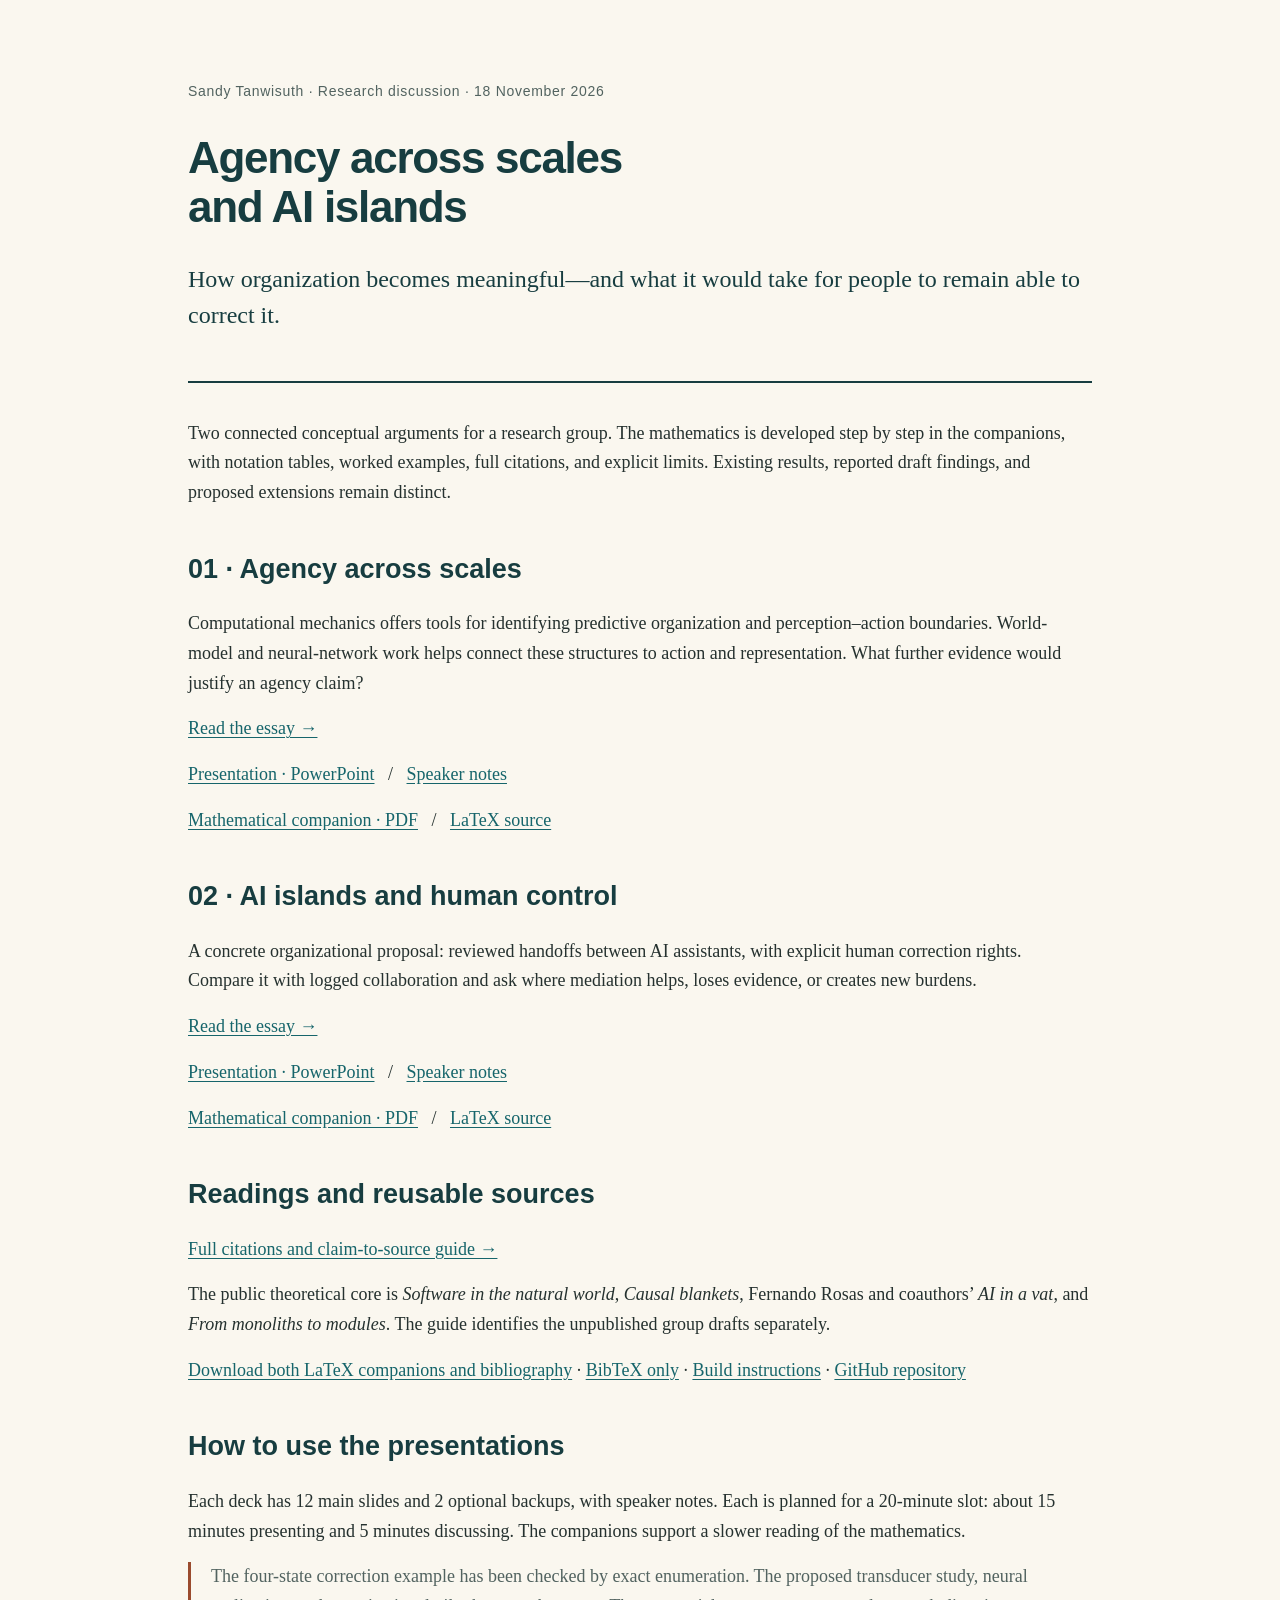
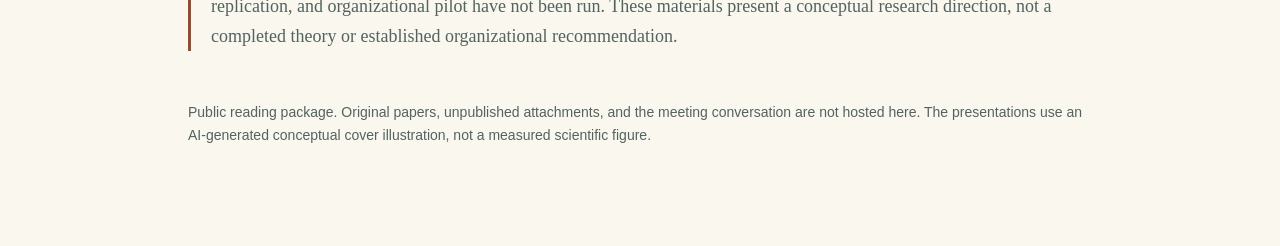
==== index.html @ d310d627 "Publish conceptual essays, presentations, and mathematical companions" ====
<!doctype html><html lang="en"><head><meta charset="utf-8"><meta name="viewport" content="width=device-width,initial-scale=1"><title>Agency across scales and AI islands — Sandy Tanwisuth</title><meta name="description" content="Two conceptual research essays, presentations, and guided mathematical companions on agency, world models, and human–AI organizations."><link rel="stylesheet" href="discussion.css"></head><body><main>
<header><p class="meta">Sandy Tanwisuth · Research discussion · 18 November 2026</p><h1>Agency across scales<br>and AI islands</h1><p class="lead">How organization becomes meaningful—and what it would take for people to remain able to correct it.</p></header>
<p>Two connected conceptual arguments for a research group. The mathematics is developed step by step in the companions, with notation tables, worked examples, full citations, and explicit limits. Existing results, reported draft findings, and proposed extensions remain distinct.</p>
<section><h2>01 · Agency across scales</h2><p>Computational mechanics offers tools for identifying predictive organization and perception–action boundaries. World-model and neural-network work helps connect these structures to action and representation. What further evidence would justify an agency claim?</p><p><a href="01-agency-across-scales.html">Read the essay →</a></p><p><a href="01-agency-across-scales-v2.pptx">Presentation · PowerPoint</a> &nbsp; / &nbsp; <a href="conceptual-speaker-notes.html">Speaker notes</a></p><p><a href="companions/01-conceptual-companion.pdf">Mathematical companion · PDF</a> &nbsp; / &nbsp; <a href="latex/01-conceptual-companion.tex">LaTeX source</a></p></section>
<section><h2>02 · AI islands and human control</h2><p>A concrete organizational proposal: reviewed handoffs between AI assistants, with explicit human correction rights. Compare it with logged collaboration and ask where mediation helps, loses evidence, or creates new burdens.</p><p><a href="02-ai-islands-and-human-control.html">Read the essay →</a></p><p><a href="02-ai-islands-and-human-control-v2.pptx">Presentation · PowerPoint</a> &nbsp; / &nbsp; <a href="organizational-speaker-notes.html">Speaker notes</a></p><p><a href="companions/02-organizational-companion.pdf">Mathematical companion · PDF</a> &nbsp; / &nbsp; <a href="latex/02-organizational-companion.tex">LaTeX source</a></p></section>
<section><h2>Readings and reusable sources</h2><p><a href="references.html">Full citations and claim-to-source guide →</a></p><p>The public theoretical core is <em>Software in the natural world</em>, <em>Causal blankets</em>, Fernando Rosas and coauthors’ <em>AI in a vat</em>, and <em>From monoliths to modules</em>. The guide identifies the unpublished group drafts separately.</p><p><a href="latex-companions.zip">Download both LaTeX companions and bibliography</a> · <a href="latex/references.bib">BibTeX only</a> · <a href="latex/README.md">Build instructions</a> · <a href="https://github.com/sandguine/complexification-readings">GitHub repository</a></p></section>
<section><h2>How to use the presentations</h2><p>Each deck has 12 main slides and 2 optional backups, with speaker notes. Each is planned for a 20-minute slot: about 15 minutes presenting and 5 minutes discussing. The companions support a slower reading of the mathematics.</p><p class="note">The four-state correction example has been checked by exact enumeration. The proposed transducer study, neural replication, and organizational pilot have not been run. These materials present a conceptual research direction, not a completed theory or established organizational recommendation.</p></section>
<footer>Public reading package. Original papers, unpublished attachments, and the meeting conversation are not hosted here. The presentations use an AI-generated conceptual cover illustration, not a measured scientific figure.</footer>
</main></body></html>
---- discussion.css ----
:root{color-scheme:light;--ink:#173d40;--muted:#526360;--paper:#faf7ef;--accent:#9a4b2e}*{box-sizing:border-box}body{margin:0;background:var(--paper);color:#25312f;font:18px/1.65 Georgia,serif}main{max-width:1000px;margin:auto;padding:64px 48px 100px}header{border-bottom:2px solid var(--ink);padding-bottom:32px;margin-bottom:36px}h1,h2,h3,nav,.meta,th{font-family:Arial,sans-serif}h1{font-size:44px;line-height:1.12;letter-spacing:-1.3px;color:var(--ink);max-width:850px}h2{font-size:27px;line-height:1.3;color:var(--ink);margin-top:44px}h3{font-size:20px;margin-top:28px}p{margin:16px 0}.meta{font-size:14px;letter-spacing:.05em;color:var(--muted)}.lead{font-size:24px;line-height:1.5;color:var(--ink)}a{color:#16656b;text-underline-offset:3px}nav{font-size:15px}table{border-collapse:collapse;width:100%;font:15px/1.5 Arial,sans-serif;margin:24px 0}th{text-align:left;color:var(--ink);border-bottom:2px solid var(--ink)}th,td{padding:13px 12px;vertical-align:top}td{border-bottom:1px solid #cbd3cb}th:first-child,td:first-child{padding-left:0}.note{border-left:3px solid var(--accent);padding-left:20px;color:var(--muted)}.math{font:17px/1.7 'Courier New',monospace;overflow-wrap:anywhere;padding:20px 0;color:var(--ink)}.refs{font-size:15px}li{margin:8px 0}.appendix{border-top:1px solid #aebdb6;margin-top:48px}footer{font:14px/1.6 Arial,sans-serif;margin-top:50px;color:var(--muted)}@media(max-width:700px){main{padding:32px 20px}h1{font-size:34px}.lead{font-size:21px}table{font-size:13px}th,td{padding:8px 6px}}@media print{body{background:white;font-size:11pt}main{padding:0;max-width:none}h1{font-size:28pt}h2{font-size:17pt;break-after:avoid}h3{break-after:avoid}p,li{orphans:3;widows:3}table{font-size:9pt}tr{break-inside:avoid}nav{display:none}.lead{font-size:14pt}.appendix{break-before:page}a{color:inherit}}
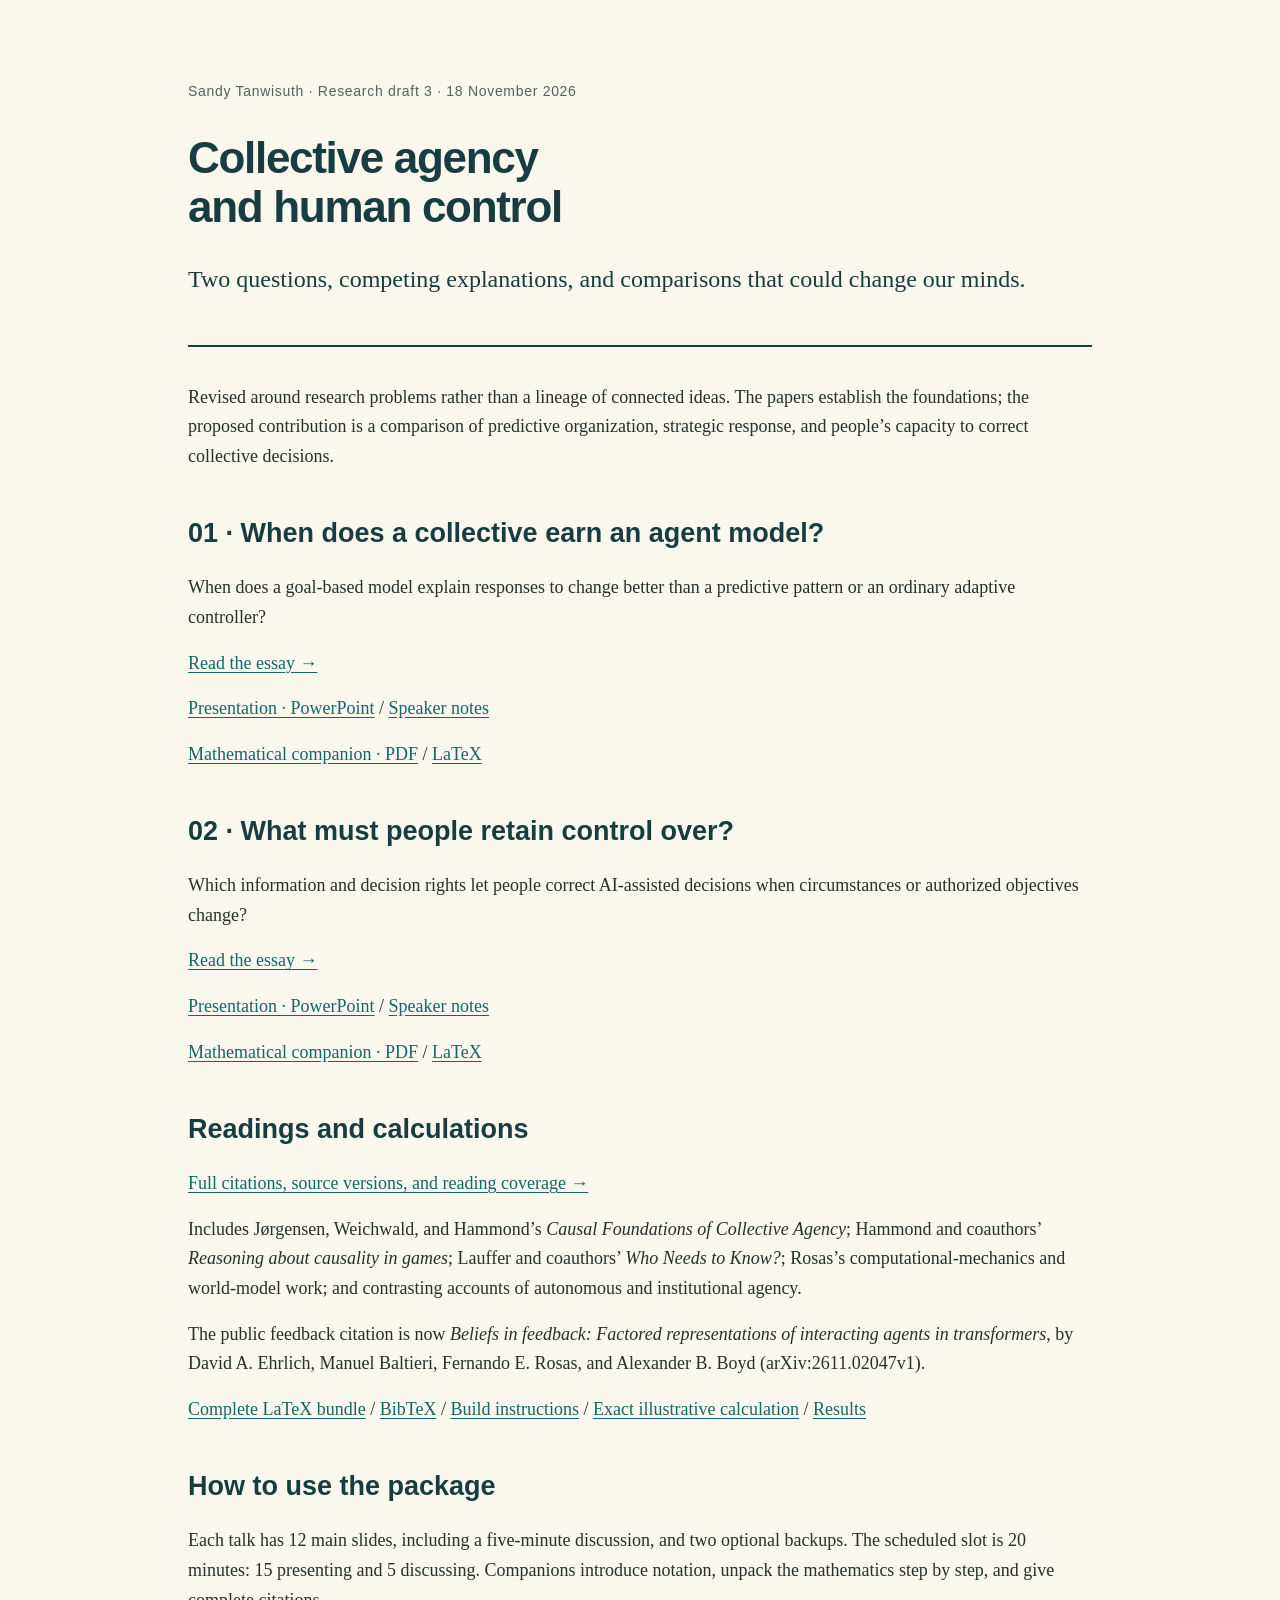
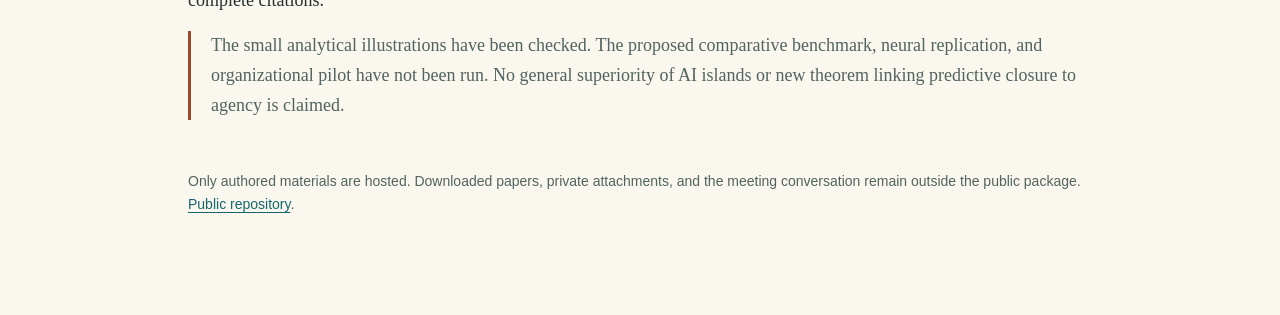
==== commit 2ab45cbb: "Reframe agency readings around research questions and verified primary sources" ====
--- a/index.html
+++ b/index.html
@@ -1,9 +1,5 @@
-<!doctype html><html lang="en"><head><meta charset="utf-8"><meta name="viewport" content="width=device-width,initial-scale=1"><title>Agency across scales and AI islands — Sandy Tanwisuth</title><meta name="description" content="Two conceptual research essays, presentations, and guided mathematical companions on agency, world models, and human–AI organizations."><link rel="stylesheet" href="discussion.css"></head><body><main>
-<header><p class="meta">Sandy Tanwisuth · Research discussion · 18 November 2026</p><h1>Agency across scales<br>and AI islands</h1><p class="lead">How organization becomes meaningful—and what it would take for people to remain able to correct it.</p></header>
-<p>Two connected conceptual arguments for a research group. The mathematics is developed step by step in the companions, with notation tables, worked examples, full citations, and explicit limits. Existing results, reported draft findings, and proposed extensions remain distinct.</p>
-<section><h2>01 · Agency across scales</h2><p>Computational mechanics offers tools for identifying predictive organization and perception–action boundaries. World-model and neural-network work helps connect these structures to action and representation. What further evidence would justify an agency claim?</p><p><a href="01-agency-across-scales.html">Read the essay →</a></p><p><a href="01-agency-across-scales-v2.pptx">Presentation · PowerPoint</a> &nbsp; / &nbsp; <a href="conceptual-speaker-notes.html">Speaker notes</a></p><p><a href="companions/01-conceptual-companion.pdf">Mathematical companion · PDF</a> &nbsp; / &nbsp; <a href="latex/01-conceptual-companion.tex">LaTeX source</a></p></section>
-<section><h2>02 · AI islands and human control</h2><p>A concrete organizational proposal: reviewed handoffs between AI assistants, with explicit human correction rights. Compare it with logged collaboration and ask where mediation helps, loses evidence, or creates new burdens.</p><p><a href="02-ai-islands-and-human-control.html">Read the essay →</a></p><p><a href="02-ai-islands-and-human-control-v2.pptx">Presentation · PowerPoint</a> &nbsp; / &nbsp; <a href="organizational-speaker-notes.html">Speaker notes</a></p><p><a href="companions/02-organizational-companion.pdf">Mathematical companion · PDF</a> &nbsp; / &nbsp; <a href="latex/02-organizational-companion.tex">LaTeX source</a></p></section>
-<section><h2>Readings and reusable sources</h2><p><a href="references.html">Full citations and claim-to-source guide →</a></p><p>The public theoretical core is <em>Software in the natural world</em>, <em>Causal blankets</em>, Fernando Rosas and coauthors’ <em>AI in a vat</em>, and <em>From monoliths to modules</em>. The guide identifies the unpublished group drafts separately.</p><p><a href="latex-companions.zip">Download both LaTeX companions and bibliography</a> · <a href="latex/references.bib">BibTeX only</a> · <a href="latex/README.md">Build instructions</a> · <a href="https://github.com/sandguine/complexification-readings">GitHub repository</a></p></section>
-<section><h2>How to use the presentations</h2><p>Each deck has 12 main slides and 2 optional backups, with speaker notes. Each is planned for a 20-minute slot: about 15 minutes presenting and 5 minutes discussing. The companions support a slower reading of the mathematics.</p><p class="note">The four-state correction example has been checked by exact enumeration. The proposed transducer study, neural replication, and organizational pilot have not been run. These materials present a conceptual research direction, not a completed theory or established organizational recommendation.</p></section>
-<footer>Public reading package. Original papers, unpublished attachments, and the meeting conversation are not hosted here. The presentations use an AI-generated conceptual cover illustration, not a measured scientific figure.</footer>
-</main></body></html>+<!doctype html><html lang="en"><head><meta charset="utf-8"><meta name="viewport" content="width=device-width,initial-scale=1"><title>Collective agency and human control — Sandy Tanwisuth</title><link rel="stylesheet" href="discussion.css"></head><body><main><header><p class="meta">Sandy Tanwisuth · Research draft 3 · 18 November 2026</p><h1>Collective agency<br>and human control</h1><p class="lead">Two questions, competing explanations, and comparisons that could change our minds.</p></header><p>Revised around research problems rather than a lineage of connected ideas. The papers establish the foundations; the proposed contribution is a comparison of predictive organization, strategic response, and people’s capacity to correct collective decisions.</p>
+<section><h2>01 · When does a collective earn an agent model?</h2><p>When does a goal-based model explain responses to change better than a predictive pattern or an ordinary adaptive controller?</p><p><a href="01-agency-across-scales.html">Read the essay →</a></p><p><a href="01-agency-across-scales-v3.pptx">Presentation · PowerPoint</a> / <a href="conceptual-speaker-notes.html">Speaker notes</a></p><p><a href="companions/01-conceptual-companion.pdf">Mathematical companion · PDF</a> / <a href="latex/01-conceptual-companion.tex">LaTeX</a></p></section>
+<section><h2>02 · What must people retain control over?</h2><p>Which information and decision rights let people correct AI-assisted decisions when circumstances or authorized objectives change?</p><p><a href="02-ai-islands-and-human-control.html">Read the essay →</a></p><p><a href="02-ai-islands-and-human-control-v3.pptx">Presentation · PowerPoint</a> / <a href="organizational-speaker-notes.html">Speaker notes</a></p><p><a href="companions/02-organizational-companion.pdf">Mathematical companion · PDF</a> / <a href="latex/02-organizational-companion.tex">LaTeX</a></p></section>
+<section><h2>Readings and calculations</h2><p><a href="references.html">Full citations, source versions, and reading coverage →</a></p><p>Includes Jørgensen, Weichwald, and Hammond’s <em>Causal Foundations of Collective Agency</em>; Hammond and coauthors’ <em>Reasoning about causality in games</em>; Lauffer and coauthors’ <em>Who Needs to Know?</em>; Rosas’s computational-mechanics and world-model work; and contrasting accounts of autonomous and institutional agency.</p><p>The public feedback citation is now <em>Beliefs in feedback: Factored representations of interacting agents in transformers</em>, by David A. Ehrlich, Manuel Baltieri, Fernando E. Rosas, and Alexander B. Boyd (arXiv:2611.02047v1).</p><p><a href="https://sandguine.github.io/complexification-readings/latex-companions.zip">Complete LaTeX bundle</a> / <a href="latex/references.bib">BibTeX</a> / <a href="latex/README.md">Build instructions</a> / <a href="verify_strategic_reports.py">Exact illustrative calculation</a> / <a href="strategic-report-results.json">Results</a></p></section>
+<section><h2>How to use the package</h2><p>Each talk has 12 main slides, including a five-minute discussion, and two optional backups. The scheduled slot is 20 minutes: 15 presenting and 5 discussing. Companions introduce notation, unpack the mathematics step by step, and give complete citations.</p><p class="note">The small analytical illustrations have been checked. The proposed comparative benchmark, neural replication, and organizational pilot have not been run. No general superiority of AI islands or new theorem linking predictive closure to agency is claimed.</p></section><footer>Only authored materials are hosted. Downloaded papers, private attachments, and the meeting conversation remain outside the public package. <a href="https://github.com/sandguine/complexification-readings">Public repository</a>.</footer></main></body></html>
